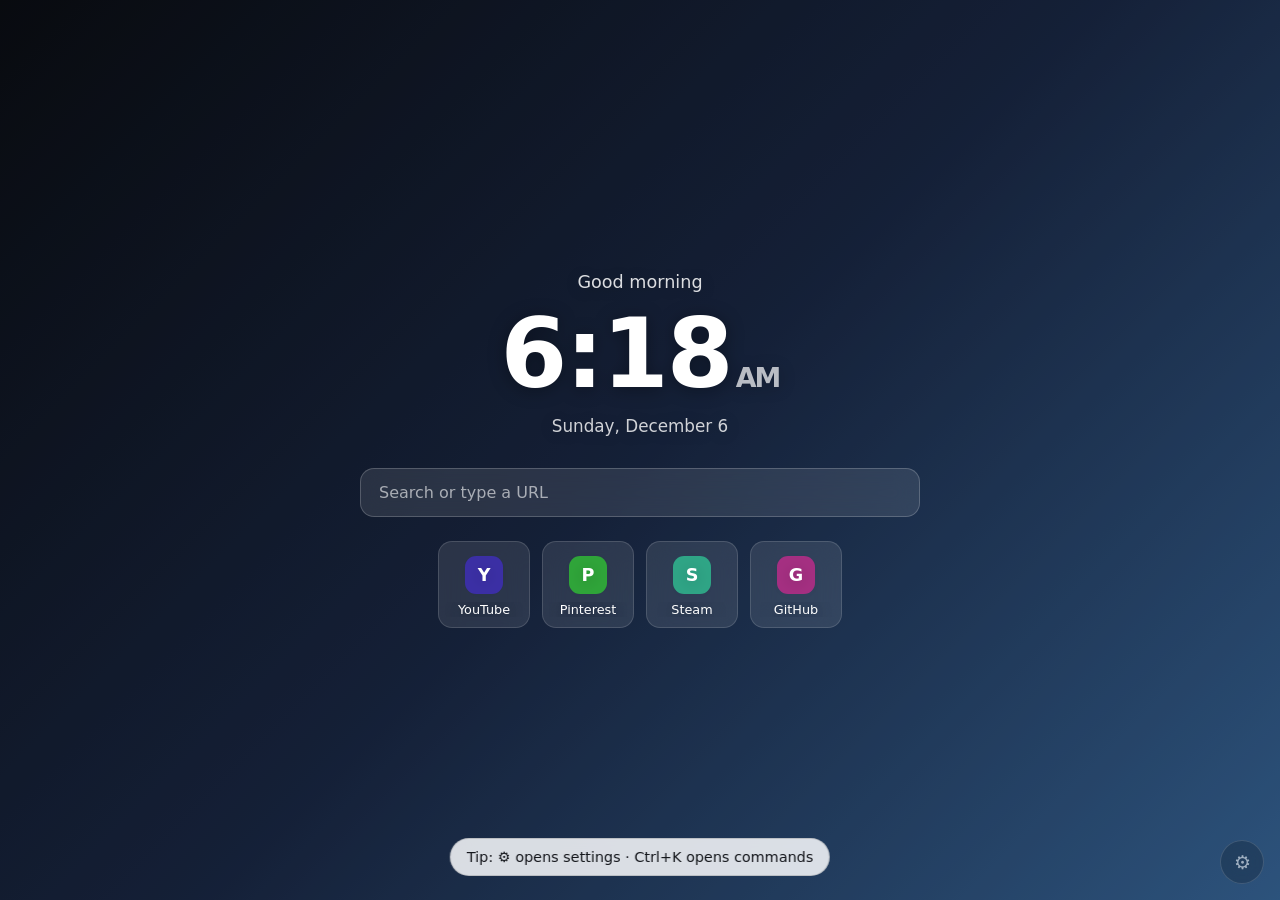
==== extension/newtab.html @ 84f35fe7 "Add files via upload" ====
<!doctype html>
<html lang="en"><head><meta charset="utf-8">
<meta name="viewport" content="width=device-width, initial-scale=1, viewport-fit=cover">
<meta name="description" content="Fast, customizable new tab with video wallpapers"><meta name="color-scheme" content="dark light"><meta name="theme-color" content="#0b0e14"><title>New Tab</title>
<link rel="stylesheet" href="styles.css"></head>
<body>
<div id="bg"></div>
<main id="ui">
 <div id="gr" data-w="gr"></div>
 <div id="clock" data-w="clock"><span id="t"></span><span id="ap"></span><svg id="an" viewBox="-50 -50 100 100" aria-hidden="true"><circle r="48" fill="none" stroke="currentColor" stroke-opacity=".5" stroke-width="1.5"/><g id="tk"></g><line id="hh" y2="-26" stroke="currentColor" stroke-width="3.5" stroke-linecap="round"/><line id="hm" y2="-38" stroke="currentColor" stroke-width="2.5" stroke-linecap="round"/><line id="hs" y2="-42" stroke="var(--ac)" stroke-width="1.2" stroke-linecap="round"/></svg></div>
 <div id="d" data-w="d"></div>
 <form id="sf" data-w="sf" autocomplete="off"><input id="q" type="text" placeholder="Search or type a URL" aria-label="Search"></form>
 <nav id="lk" data-w="lk" aria-label="Shortcuts"></nav>
<section id="nw" class="wg" data-w="nw" hidden><textarea id="nta" placeholder="Quick notes" aria-label="Notes"></textarea></section>
 <section id="tw" class="wg" data-w="tw" hidden><div id="tl"></div><input id="ti" type="text" placeholder="Add a task, press Enter" aria-label="Add task"></section>
</main>
<style id="cc"></style>
<div id="toast" role="status" aria-live="polite"></div>
<button id="done" hidden>Done · drag to move · ■ resize · ● rotate</button>
<div id="cd" data-w="cd" hidden></div><div id="qt" data-w="qt" hidden></div>
<section id="wx" class="wg" data-w="wx" hidden></section>
<section id="pm" class="wg" data-w="pm" hidden><div id="pt">25:00</div><div class="pr"><button class="btn" id="pg">Start</button><button class="btn" data-pm="25">Focus</button><button class="btn" data-pm="5">Break</button></div></section>
<section id="cal" class="wg" data-w="cal" hidden></section>
<section id="bm" class="wg" data-w="bm" hidden><div class="bt" id="bmt"></div><div id="bmg"></div></section>
<div id="lib" class="win" hidden role="dialog" aria-label="Wallpaper library"><div id="lh"><b id="lt">Wallpaper library</b><button class="btn" id="lc" aria-label="Close">✕</button></div><div class="ch" id="lf"></div><div id="lg"></div></div>
<button id="gear" aria-label="Customize">⚙</button>
<aside id="pn" aria-label="Settings">
 <h2>Customize <button class="btn" id="x">Close</button></h2>
 <input id="ps" type="text" placeholder="Search settings…" aria-label="Search settings">
 <div class="tabs" role="tablist"><button class="on" data-p="p1">Wallpapers</button><button data-p="p2">Widgets</button><button data-p="p3">Settings</button></div>
 <section class="pg on" id="p1">
  <button class="btn big pri" id="up">Upload your own (video / image / GIF)</button><input id="f" type="file" accept="image/*,video/*" multiple hidden>
  <button class="btn big" id="lo">Choose from library</button>
  <h3>My uploads</h3><div class="ch" id="bgs"></div>
  <div class="pr"><button class="btn" id="dflt">Restore default</button><button class="btn" id="dall">Delete all uploads</button></div>
  
  <h3>Adjust</h3>
  <div class="r">Dim<input type="range" data-k="dim" min="0" max=".85" step=".01"></div>
  <div class="r">Brightness<input type="range" data-k="br" min=".3" max="1.5" step=".05"></div>
  <div class="r">Saturation<input type="range" data-k="sa" min="0" max="2" step=".05"></div>
  <div class="r">Blur<input type="range" data-k="wb" min="0" max="20" step="1"></div>
  <div class="r">Fit<select data-k="fit"><option value="cover">Fill</option><option value="contain">Fit</option></select></div>
  <div class="r">Focus X<input type="range" data-k="ox" min="0" max="100" step="1"></div>
  <div class="r">Focus Y<input type="range" data-k="oy" min="0" max="100" step="1"></div>
  <div class="r">Vignette<input type="range" data-k="vg" min="0" max=".9" step=".05"></div>
  <div class="r">Tint color<input type="color" data-k="tint"></div>
  <div class="r">Slow zoom (images)<input type="checkbox" data-k="kb"></div>
  <div class="r">Mouse parallax<input type="checkbox" data-k="px"></div>
  <div class="r">Video speed<input type="range" data-k="vs" min=".25" max="2" step=".25"></div>
  <div class="r">Video sound<input type="checkbox" data-k="snd"></div>
  <h3>Auto change</h3>
  <div class="r">Slideshow<select data-k="ss"><option value="off">Off</option><option value="tab">Each new tab</option><option value="5">Every 5 min</option><option value="15">Every 15 min</option><option value="60">Every hour</option></select></div>
  <div class="r">Auto day / night wallpaper<input type="checkbox" data-k="dn"></div>
  <div class="r">Day starts at<input type="number" data-k="dh" min="0" max="23" style="width:64px"></div>
  <div class="r">Night starts at<input type="number" data-k="nh" min="0" max="23" style="width:64px"></div>
  <div id="dnbox" class="dn"></div><p class="note" id="dns"></p>
  
 </section>
 <section class="pg" id="p2">
  <h3>Layout</h3>
  <div class="pr"><button class="btn" data-pre="min">Minimal</button><button class="btn" data-pre="bal">Balanced</button><button class="btn" data-pre="full">Full</button></div>
  <div class="pr" style="margin-top:8px"><button class="btn" id="ed">Move &amp; resize</button><button class="btn" id="rl">Reset positions</button></div>
  <h3>Show</h3>
  <div class="r">Clock<input type="checkbox" data-k="sClock"></div>
  <div class="r">Date<input type="checkbox" data-k="sDate"></div>
  <div class="r">Greeting<input type="checkbox" data-k="sGreet"></div>
  <div class="r">Search bar<input type="checkbox" data-k="sSearch"></div>
  <div class="r">Shortcuts<input type="checkbox" data-k="sLinks"></div>
  <div class="r">Notes<input type="checkbox" data-k="sNotes"></div>
  <div class="r">To-do list<input type="checkbox" data-k="sTodo"></div>
  <div class="r">Weather<input type="checkbox" data-k="sWx"></div>
  <div class="r">Focus timer<input type="checkbox" data-k="sPm"></div>
  <div class="r">Calendar<input type="checkbox" data-k="sCal"></div>
  <div class="r">Countdown<input type="checkbox" data-k="sCd"></div>
  <div class="r">Daily quote<input type="checkbox" data-k="sQt"></div>
  <div class="r">Bookmarks<input type="checkbox" data-k="sBm"></div>
  <h3>Audio players</h3>
  <p class="note">Shows what's playing in your other tabs (extension). The preview uses a demo track.</p>
  <div id="awl"></div><button class="btn big" id="awa">+ Add audio widget</button>
  <h3>Visualizer bars</h3>
  <div class="r">Source<select data-k="vm"><option value="tab">Tab audio (real sound)</option><option value="live">Share audio (any tab or screen)</option><option value="sim">Demo animation</option></select></div>
  <p class="note" id="vst"></p>
  <div id="vzl"></div><button class="btn big" id="vza">+ Add visualizer bars</button>
  <h3>Bookmarks</h3>
  <div class="r">Folder<select id="bmf"></select></div>
  <div class="r">Layout<select data-k="bml"><option value="grid">Grid</option><option value="dock">Dock</option><option value="list">List</option></select></div>
  <div class="r">Icon size<input type="range" data-k="bms" min="36" max="96" step="2"></div>
  <div class="r">Width<input type="range" data-k="bmw" min="280" max="900" step="10"></div>
  <div class="r">Show names<input type="checkbox" data-k="bmn"></div>
  <div class="r">Folder tabs<input type="checkbox" data-k="bmt"></div>
  <h3>Arrange</h3>
  <div class="r">Vertical align<select data-k="va"><option value="start">Top</option><option value="center">Center</option><option value="end">Bottom</option></select></div>
  <div class="r">Spacing<input type="range" data-k="gap" min="0" max="48" step="2"></div>
  <div class="r">Snap to grid<input type="checkbox" data-k="snap"></div>
  <div class="r">Zen mode (press Z)<input type="checkbox" data-k="zen"></div>
  <h3>Clock</h3>
  <div class="r">Your name<input type="text" data-k="name" placeholder="optional"></div>
  <div class="r">Size<input type="range" data-k="cs" min="40" max="220" step="2"></div>
  <div class="r">Weight<input type="range" data-k="clw" min="100" max="900" step="100"></div>
  <div class="r">Letter spacing<input type="range" data-k="cls" min="-.08" max=".2" step=".01"></div>
  <div class="r">Style<select data-k="cst"><option value="analog">Analog</option><option value="w6">Regular</option><option value="thin">Thin</option><option value="bold">Bold</option><option value="mono">Mono</option></select></div>
  <div class="r">24-hour<input type="checkbox" data-k="h24"></div>
  <div class="r">Show seconds<input type="checkbox" data-k="sec"></div>
  <h3>Weather &amp; countdown</h3>
  <div class="r">City<input type="text" data-k="city" placeholder="Delhi"></div>
  <div class="r">Unit<select data-k="unit"><option value="C">°C</option><option value="F">°F</option></select></div>
  <div class="r">Event<input type="text" data-k="cdn" placeholder="Exam"></div>
  <div class="r">Date<input type="date" data-k="cdd"></div>
  <h3>Shortcuts</h3>
  <div class="r">Open animation<select data-k="ld"><option value="grow">Grow from tile + logo</option><option value="fade">Fade + logo</option><option value="off">Off</option></select></div>
  <div class="r">Animation length<input type="range" data-k="ldd" min="1" max="5" step=".5"></div>
  <div class="r">Tile size<input type="range" data-k="tile" min="56" max="140" step="2"></div>
  <div class="r">Show names<input type="checkbox" data-k="lbl"></div><div id="ll"></div>
  <div class="lr"><input type="text" id="ln" placeholder="Name" size="8"><input type="text" id="lu" placeholder="site.com" style="flex:1"><button class="btn" id="la">Add</button></div>
 </section>
 <section class="pg" id="p3">
  <h3>Scenes</h3>
  <div id="sl"></div><div class="lr"><input type="text" id="sn" placeholder="Scene name" style="flex:1"><button class="btn" id="sv">Save current</button></div>
  <h3>Look</h3><div class="ch" id="thm"></div>
  <div class="r">Glass style<select data-k="gs"><option value="frost">Frosted</option><option value="gloss">Glossy</option><option value="clear">Clear</option><option value="oled">OLED black</option></select></div>
  <div class="r">Glass opacity<input type="range" data-k="go" min="0" max=".4" step=".01"></div>
  <div class="r">Lite mode (no blur, still video)<input type="checkbox" data-k="lite"></div>
  <div class="r">Corner radius<input type="range" data-k="rad" min="0" max="32" step="1"></div>
  <div class="r">Text color<input type="color" data-k="tc"></div>
  <div class="r">Text shadow<input type="range" data-k="sh" min="0" max="1" step=".05"></div>
  <div class="r">Accent<input type="color" data-k="ac"></div>
  <div class="r">Font<select data-k="font"><option value="sans">Clean</option><option value="serif">Serif</option><option value="mono">Mono</option><option value="round">Rounded</option></select></div>
  <div class="r">Glass blur<input type="range" data-k="blur" min="0" max="30" step="1"></div>
  <div class="r">Panel theme<select id="th"><option value="">System</option><option value="dark">Dark</option><option value="light">Light</option></select></div>
  <h3>Search &amp; text</h3>
  <div class="r">Search width<input type="range" data-k="cw" min="280" max="900" step="10"></div>
  <div class="r">Search hint<input type="text" data-k="ph"></div>
  <div class="r">Focus search on open<input type="checkbox" data-k="af"></div>
  <div class="r">Greeting text<input type="text" data-k="greet" placeholder="Auto"></div>
  <div class="r">Date format<select data-k="df"><option value="long">Tuesday, October 13</option><option value="short">Tue, Oct 13</option><option value="num">13/10/2026</option><option value="day">Weekday only</option></select></div>
  <div class="r">Search engine<select data-k="eng"><option value="https://duckduckgo.com/?q=">DuckDuckGo</option><option value="https://search.brave.com/search?q=">Brave</option><option value="https://www.google.com/search?q=">Google</option><option value="https://www.bing.com/search?q=">Bing</option></select></div>
  <h3>Custom CSS</h3>
  <textarea data-k="css" spellcheck="false" placeholder="#clock{font-weight:200}"></textarea>
  <h3>Backup</h3><div class="pr"><button class="btn" id="ex">Export</button><button class="btn" id="im">Import</button></div><input id="imf" type="file" accept=".json" hidden>
  <h3>Reset</h3><button class="btn" id="rs">Reset all settings</button>
 </section>
<p class="hint">v2.7 · Ctrl+K commands · / search · Esc close</p></aside>
<script src="app.js"></script>
</body></html>
---- extension/styles.css ----
:root{box-sizing:border-box;padding-top:env(safe-area-inset-top,0px);padding-bottom:env(safe-area-inset-bottom,0px);--ac:#5eead4;--dim:.25;--bl:12px;--cs:96px;--pn:rgba(18,20,26,.8);--ptx:#f2f4f8;--pl:rgba(255,255,255,.14)}
@media(prefers-color-scheme:light){:root:not([data-theme=dark]){--pn:rgba(250,251,253,.86);--ptx:#14161b;--pl:rgba(0,0,0,.14)}}
:root[data-theme=dark]{--pn:rgba(18,20,26,.8);--ptx:#f2f4f8;--pl:rgba(255,255,255,.14)}
:root[data-theme=light]{--pn:rgba(250,251,253,.86);--ptx:#14161b;--pl:rgba(0,0,0,.14)}
*{box-sizing:border-box}[hidden]{display:none!important}
html,body{height:100%;margin:0}
body{background:#0b0e14;color:#fff;font-family:system-ui,-apple-system,"Segoe UI",sans-serif;overflow:hidden}
#bg{position:fixed;inset:0;background:#0b0e14;z-index:0}
#bg video,#bg img{position:absolute;inset:0;width:100%;height:100%;object-fit:cover;opacity:0;transition:opacity .6s}
#bg .on{opacity:1}
#bg:after{content:"";position:absolute;inset:0;background:#000;opacity:var(--dim)}
#ui{position:relative;z-index:1;height:100%;display:flex;flex-direction:column;align-items:center;justify-content:center;gap:14px;padding:24px;text-shadow:0 2px 18px rgba(0,0,0,.35)}
#gr{font-size:1.1rem;opacity:.85}
#clock{font-size:var(--cs);line-height:1;font-weight:600;letter-spacing:-.02em;font-variant-numeric:tabular-nums}
#ap{font-size:.28em;margin-left:.15em;opacity:.7}
#d{opacity:.8;font-size:1.05rem}
#sf{width:min(560px,92vw);margin-top:18px;display:flex;background:rgba(255,255,255,.12);border:1px solid rgba(255,255,255,.2);border-radius:14px;backdrop-filter:blur(var(--bl));-webkit-backdrop-filter:blur(var(--bl));transition:border-color .2s,background .2s}
#sf:focus-within{border-color:var(--ac);background:rgba(255,255,255,.18)}
#q{flex:1;background:none;border:0;outline:0;color:#fff;font:inherit;font-size:1rem;padding:14px 18px;min-width:0}
#q::placeholder{color:rgba(255,255,255,.6)}
#lk{display:flex;flex-wrap:wrap;gap:12px;justify-content:center;max-width:min(640px,94vw);margin-top:10px}
#lk a{width:92px;padding:14px 6px 10px;border-radius:14px;background:rgba(255,255,255,.1);border:1px solid rgba(255,255,255,.14);backdrop-filter:blur(var(--bl));-webkit-backdrop-filter:blur(var(--bl));color:#fff;text-decoration:none;text-align:center;font-size:.8rem;transition:transform .15s,background .15s}
#lk a:hover,#lk a:focus-visible{transform:translateY(-3px);background:rgba(255,255,255,.2);outline:0}
#lk b{display:grid;place-items:center;width:38px;height:38px;border-radius:11px;margin:0 auto 8px;font-size:1.1rem}
#lk span{display:block;white-space:nowrap;overflow:hidden;text-overflow:ellipsis}
#gear{position:fixed;right:max(16px,env(safe-area-inset-right,0px));bottom:max(16px,env(safe-area-inset-bottom,0px));z-index:3;width:44px;height:44px;border-radius:50%;border:1px solid rgba(255,255,255,.25);background:rgba(0,0,0,.35);color:#fff;font-size:1.2rem;cursor:pointer;backdrop-filter:blur(8px);opacity:.55;transition:opacity .2s,transform .3s}
#gear:hover,#gear:focus-visible{opacity:1;transform:rotate(60deg);outline:0}
#pn{position:fixed;top:0;right:0;bottom:0;z-index:4;width:min(360px,100%);background:var(--pn);color:var(--ptx);backdrop-filter:blur(22px);-webkit-backdrop-filter:blur(22px);border-left:1px solid var(--pl);transform:translateX(102%);transition:transform .28s cubic-bezier(.2,.8,.2,1);overflow-y:auto;padding:20px 18px calc(24px + env(safe-area-inset-bottom,0px));padding-top:calc(20px + env(safe-area-inset-top,0px))}
#pn.open{transform:none}
#pn h2{font-size:1rem;margin:0 0 4px;display:flex;justify-content:space-between;align-items:center}
#pn h3{font-size:.8rem;margin:22px 0 8px;opacity:.65;font-weight:600}
.r{display:flex;align-items:center;justify-content:space-between;gap:10px;margin:9px 0;font-size:.9rem}
.r input[type=range]{width:55%;accent-color:var(--ac)}
.r input[type=checkbox]{accent-color:var(--ac);width:18px;height:18px}
.r input[type=color]{width:42px;height:28px;border:0;background:none;padding:0}
#pn input[type=text],#pn select{background:transparent;color:inherit;border:1px solid var(--pl);border-radius:8px;padding:7px 9px;font:inherit;font-size:.88rem;min-width:0}
.btn{background:transparent;color:inherit;border:1px solid var(--pl);border-radius:8px;padding:7px 12px;font:inherit;font-size:.88rem;cursor:pointer}
.btn:hover,.btn:focus-visible{border-color:var(--ac);outline:0}
.ch{display:flex;flex-wrap:wrap;gap:8px}
.sw{width:52px;height:36px;border-radius:9px;border:2px solid transparent;cursor:pointer;position:relative;overflow:hidden;padding:0;color:#fff;font-size:.65rem}
.sw.on{border-color:var(--ac)}
.sw i{position:absolute;right:2px;top:0;font-style:normal;background:rgba(0,0,0,.6);border-radius:6px;padding:0 4px;line-height:1.3}
.sw u{position:absolute;left:3px;bottom:2px;text-decoration:none;text-shadow:0 1px 3px #000}
.lr{display:flex;gap:8px;align-items:center;margin:6px 0;font-size:.88rem}
.lr span{flex:1;overflow:hidden;text-overflow:ellipsis;white-space:nowrap}
@media(prefers-reduced-motion:reduce){*{transition:none!important}}
@media(max-width:520px){#clock{font-size:min(var(--cs),22vw)}}
.tabs{display:flex;margin:12px 0 4px;border-bottom:1px solid var(--pl)}
.tabs button{flex:1;background:none;border:0;border-bottom:2px solid transparent;color:inherit;opacity:.6;padding:9px 0;font:inherit;font-size:.9rem;font-weight:600;cursor:pointer}
.tabs button.on{opacity:1;border-color:var(--ac)}
.pg{display:none}.pg.on{display:block}
.big{display:block;width:100%;margin:8px 0;padding:11px}
.pr{display:flex;gap:8px}.pr .btn{flex:1}
#pn textarea{width:100%;height:90px;background:transparent;color:inherit;border:1px solid var(--pl);border-radius:8px;padding:8px;font:12px ui-monospace,Consolas,monospace;resize:vertical}
#lib{position:fixed;inset:0;z-index:6;background:rgba(0,0,0,.6);backdrop-filter:blur(6px);display:grid;place-items:center;padding:16px}
#lib>div{width:min(860px,100%);max-height:88%;overflow:auto;background:var(--pn);color:var(--ptx);border:1px solid var(--pl);border-radius:16px;padding:18px}
#lg{display:grid;grid-template-columns:repeat(auto-fill,minmax(150px,1fr));gap:12px;margin-top:14px}
.card{aspect-ratio:16/10;border-radius:12px;border:2px solid transparent;cursor:pointer;position:relative;overflow:hidden;background:#222 center/cover;padding:0}
.card.on{border-color:var(--ac)}
.card span{position:absolute;left:0;right:0;bottom:0;padding:6px 8px;font-size:.75rem;color:#fff;background:linear-gradient(transparent,rgba(0,0,0,.7));text-align:left}
.wg{width:min(300px,90vw);background:rgba(255,255,255,.1);border:1px solid rgba(255,255,255,.16);border-radius:14px;padding:12px;backdrop-filter:blur(var(--bl));-webkit-backdrop-filter:blur(var(--bl));text-shadow:none}
#nw{position:fixed;left:24px;bottom:24px}#tw{position:fixed;right:24px;top:24px}
#nta,#ti{width:100%;background:transparent;border:0;color:#fff;font:inherit;outline:0;padding:6px 2px}
#nta{height:120px;resize:none}#ti{border-top:1px solid rgba(255,255,255,.2);margin-top:6px}
.td{display:flex;gap:8px;align-items:center;font-size:.9rem;padding:3px 0}.td span{flex:1}.td button{background:none;border:0;color:inherit;opacity:.6;cursor:pointer}
body.edit [data-w]{outline:1px dashed var(--ac);outline-offset:8px;cursor:grab;touch-action:none;user-select:none}
body.edit [data-w] *{pointer-events:none}
#done{position:fixed;top:16px;left:50%;translate:-50% 0;z-index:5;background:var(--ac);color:#000;border:0;border-radius:99px;padding:10px 20px;font:inherit;font-weight:600;cursor:pointer}
body #sf,body #lk a,body .wg{background:rgba(255,255,255,var(--go,.1));border-radius:var(--rad,14px)}
body.gloss #sf,body.gloss #lk a,body.gloss .wg{background:linear-gradient(145deg,rgba(255,255,255,.26),rgba(255,255,255,.05) 38%,rgba(0,0,0,.42));border:1px solid rgba(255,255,255,.4);box-shadow:inset 0 1px 0 rgba(255,255,255,.6),inset 0 -12px 22px rgba(0,0,0,.4),0 10px 28px rgba(0,0,0,.55);backdrop-filter:blur(calc(var(--bl)*.6)) saturate(1.5);-webkit-backdrop-filter:blur(calc(var(--bl)*.6)) saturate(1.5)}
body.gloss #sf:focus-within{border-color:var(--ac)}
body.clear #sf,body.clear #lk a,body.clear .wg{background:rgba(255,255,255,.03);border:1px solid rgba(255,255,255,.28);backdrop-filter:blur(2px);-webkit-backdrop-filter:blur(2px)}
body.oled #sf,body.oled #lk a,body.oled .wg{background:#000;border:1px solid rgba(255,255,255,.2);backdrop-filter:none;-webkit-backdrop-filter:none;box-shadow:none}
#ui{color:var(--tc,#fff)}#q,#lk a,#nta,#ti,.wg .btn{color:inherit}
#bg video,#bg img{filter:brightness(var(--br,1)) saturate(var(--sa,1)) blur(var(--wb,0px));object-fit:var(--fit,cover);transform:scale(1.05)}
#clock[data-s=thin]{font-weight:200}#clock[data-s=bold]{font-weight:800}#clock[data-s=mono]{font-family:ui-monospace,Consolas,monospace}
#wx{position:fixed;left:24px;top:24px;width:auto}#pm{position:fixed;right:24px;bottom:80px;text-align:center}#pt{font-size:2rem;font-weight:600;margin-bottom:8px}
#cal{position:fixed;left:24px;top:110px;width:230px}#cal table{width:100%;text-align:center;font-size:.8rem;border-collapse:collapse}#cal td.to{background:var(--ac);color:#000;border-radius:50%}
#cd,#qt{opacity:.8;font-size:.95rem;text-align:center;max-width:520px}
#pn input[type=date]{background:transparent;color:inherit;border:1px solid var(--pl);border-radius:8px;padding:6px}
#cp{position:fixed;inset:0;z-index:7;background:rgba(0,0,0,.5);display:grid;align-items:start;justify-items:center;padding-top:18vh}
#cp>div{width:min(520px,92vw);background:var(--pn);color:var(--ptx);border:1px solid var(--pl);border-radius:14px;overflow:hidden;backdrop-filter:blur(20px)}
#ci{width:100%;background:none;border:0;border-bottom:1px solid var(--pl);color:inherit;font:inherit;padding:14px;outline:0}
#cr div{padding:10px 14px;cursor:pointer}#cr div.on{background:var(--pl)}
#bg{contain:strict}
button:focus-visible,input:focus-visible,select:focus-visible,textarea:focus-visible,a:focus-visible,.card:focus-visible,.sw:focus-visible{outline:2px solid var(--ac);outline-offset:2px}
.btn.pri{background:var(--ac);color:#000;border-color:transparent;font-weight:600}
.r input[type=checkbox]{appearance:none;-webkit-appearance:none;width:38px;height:22px;border-radius:99px;background:var(--pl);position:relative;cursor:pointer;transition:background .2s;flex:none}
.r input[type=checkbox]:after{content:"";position:absolute;top:3px;left:3px;width:16px;height:16px;border-radius:50%;background:var(--ptx);transition:transform .2s}
.r input[type=checkbox]:checked{background:var(--ac)}
.r input[type=checkbox]:checked:after{transform:translateX(16px);background:#000}
body.lite *,body.lite *:before{backdrop-filter:none!important;-webkit-backdrop-filter:none!important}
body.lite #sf,body.lite #lk a,body.lite .wg{background:rgba(10,12,18,.62)!important}
#toast{position:fixed;left:50%;bottom:24px;translate:-50% 20px;opacity:0;pointer-events:none;z-index:9;background:var(--pn);color:var(--ptx);border:1px solid var(--pl);padding:10px 16px;border-radius:99px;font-size:.9rem;backdrop-filter:blur(14px);-webkit-backdrop-filter:blur(14px);transition:opacity .25s,translate .25s}
#toast.on{opacity:1;translate:-50% 0}
.hint{opacity:.5;font-size:.75rem;text-align:center;margin:26px 0 0}
#ui{gap:var(--gap,14px);justify-content:var(--va,center);text-shadow:0 2px 18px rgba(0,0,0,var(--sh,.35))}
#clock{font-weight:var(--clw,600);letter-spacing:var(--cls,-.02em)}
#sf{width:min(var(--cw,560px),92vw)}#lk a{width:var(--tile,92px)}
body.nolbl #lk span{display:none}body.nolbl #lk b{margin-bottom:0}
#bg video,#bg img{object-position:var(--ox,50%) var(--oy,50%)}
#bg:before{content:"";position:absolute;inset:0;z-index:1;pointer-events:none;background:radial-gradient(ellipse at center,transparent 45%,rgba(0,0,0,var(--vg,0)) 100%)}
#bg:after{z-index:1;background:var(--tint,#000)}
@keyframes kb{from{scale:1}to{scale:1.12}}
body.kb #bg img{animation:kb 40s ease-in-out infinite alternate}
@media(prefers-reduced-motion:reduce){body.kb #bg img{animation:none}}
#an{display:none;width:1.6em;height:1.6em}#clock[data-s=analog] #an{display:block}#clock[data-s=analog] #t,#clock[data-s=analog] #ap{display:none}
body.zen :is(#sf,#lk,.wg,#cd,#qt){opacity:0;transition:opacity .35s}
body.zen:not(.peek) :is(#sf,#lk,.wg,#cd,#qt){pointer-events:none}
body.zen.peek :is(#sf,#lk,.wg,#cd,#qt){opacity:1}
.aw{position:fixed;z-index:2;top:78%;left:calc(50% - var(--aw)/2);width:var(--aw);display:flex;align-items:center;gap:12px;padding:10px;user-select:none}
.s-bar{--aw:340px}.s-pill{--aw:240px;border-radius:99px!important;padding:6px 14px 6px 6px}.s-circle{--aw:170px;height:170px;padding:0;border-radius:50%!important;justify-content:center}.s-card{--aw:210px;flex-direction:column;align-items:stretch}.s-mini{--aw:104px;border-radius:99px!important;padding:6px 12px;justify-content:space-between}
.ar{position:relative;flex:none;width:48px;height:48px;border-radius:10px;background:linear-gradient(135deg,var(--ac),#2a3350)}
.s-pill .ar{width:40px;height:40px;border-radius:50%}.s-circle .ar{position:absolute;inset:8px;width:auto;height:auto;border-radius:50%}.s-card .ar{width:100%;height:auto;aspect-ratio:1}.s-mini .ar{display:none}
.ai{position:absolute;inset:0;width:100%;height:100%;object-fit:cover;border-radius:inherit}
.rg{position:absolute;inset:-6px;width:calc(100% + 12px);height:calc(100% + 12px);transform:rotate(-90deg);display:none;pointer-events:none}.s-circle .rg{display:block}
.rg circle{fill:none;stroke-width:3}.rg .g{stroke:rgba(255,255,255,.2)}.rg .p{stroke:var(--ac);stroke-linecap:round;stroke-dasharray:289;stroke-dashoffset:289;transition:stroke-dashoffset 1s linear}
.tx{flex:1;min-width:0}.tx b,.tx span{display:block;white-space:nowrap;overflow:hidden;text-overflow:ellipsis}.tx b{font-size:.9rem}.tx span{font-size:.75rem;opacity:.7}
.s-mini .tx{display:none}.s-pill .tx span,.s-pill .pb{display:none}.s-pill [data-c=prev],.s-pill [data-c=next],.s-mini [data-c=prev],.s-mini [data-c=next]{display:none}
.s-circle .tx{position:absolute;top:calc(100% + 8px);left:50%;translate:-50% 0;width:220px;text-align:center;flex:none}.s-circle .pb,.s-circle .eq{display:none}
.s-circle .cb{position:absolute;background:rgba(0,0,0,.5);border-radius:99px;padding:2px 6px;opacity:0;transition:opacity .2s}.s-circle:hover .cb,.s-circle .cb:focus-within{opacity:1}
.s-card .cb{justify-content:center}.s-card .eq{display:none}
.pb{height:6px;border-radius:9px;background:rgba(255,255,255,.2);margin-top:8px;overflow:hidden;cursor:pointer}.pb i{display:block;width:100%;height:100%;background:var(--ac);transform:scaleX(0);transform-origin:left;pointer-events:none;transition:transform 1s linear}
.eq{display:flex;gap:2px;align-items:flex-end;height:18px}.eq i{width:3px;height:30%;background:var(--ac);border-radius:2px}
.playing .eq i{animation:eq .9s ease-in-out infinite alternate}.eq i:nth-child(2){animation-delay:.15s}.eq i:nth-child(3){animation-delay:.3s}.eq i:nth-child(4){animation-delay:.45s}@keyframes eq{to{height:100%}}
.cb{display:flex;align-items:center}.cb button{background:none;border:0;color:inherit;cursor:pointer;padding:6px;border-radius:50%;display:grid;place-items:center}.cb button:hover{background:rgba(255,255,255,.18)}
.s-circle.playing .ai{animation:spin 10s linear infinite}@keyframes spin{to{rotate:360deg}}
.no-art .ar{display:none}.no-txt .tx{display:none}.no-prg .pb,.no-prg .rg{display:none!important}.no-ctl .cb{display:none}.no-eq .eq{display:none}
@media(prefers-reduced-motion:reduce){.playing .eq i,.s-circle.playing .ai{animation:none}}
.chip{display:inline-flex;gap:6px;align-items:center;border:1px solid var(--pl);border-radius:99px;padding:4px 10px;font-size:.82rem;cursor:pointer}.chip input{accent-color:var(--ac)}
#pn .ac{border:1px solid var(--pl);border-radius:12px;padding:6px 12px 10px;margin:8px 0}.note{font-size:.78rem;opacity:.6;margin:4px 0 8px}
.vz{position:fixed;z-index:2;top:62%;left:calc(50% - var(--vw,320px)/2);width:auto;padding:0}
body .vz:not(.glass){background:none!important;border:0!important;box-shadow:none!important;backdrop-filter:none!important;-webkit-backdrop-filter:none!important}
.vz.glass{padding:12px}.vz canvas{display:block}
#gr,#clock,#d,#sf,#lk,#cd,#qt{position:relative}#wx,#pm,#cal{z-index:2}
body.edit [data-w]{will-change:translate,scale,rotate}
body.edit [data-w][data-sel]{outline:2px solid var(--ac)}body.edit [data-w][data-drag]{cursor:grabbing}
.eh{display:none;position:absolute;width:22px;height:22px;background:var(--ac);border:2px solid #000;border-radius:50%;z-index:6;box-shadow:0 2px 8px rgba(0,0,0,.45);scale:calc(1/var(--wsc,1))}
.eh-s{right:-16px;bottom:-16px;cursor:nwse-resize;border-radius:5px}.eh-r{right:-16px;top:-16px;cursor:grab}
body.edit [data-w]>.eh{display:block;pointer-events:auto}
body.zen.edit :is(#sf,#lk,.wg,#cd,#qt){opacity:1;pointer-events:auto}
details.sec{border-bottom:1px solid var(--pl)}
details.sec>summary{cursor:pointer;list-style:none;padding:12px 22px 12px 2px;font-weight:600;font-size:.92rem;display:flex;flex-direction:column;gap:2px;position:relative}
details.sec>summary::-webkit-details-marker{display:none}
details.sec>summary::after{content:"›";position:absolute;right:6px;top:10px;font-size:1.2rem;opacity:.6;transition:rotate .2s}
details.sec[open]>summary::after{rotate:90deg}
details.sec>summary small{font-weight:400;opacity:.6;font-size:.76rem}
details.sec[open]{padding-bottom:12px}
details.ac>summary{cursor:pointer;font-weight:600;font-size:.88rem;padding:4px 0}
#ps{width:100%;margin:10px 0 0}#pn.srch .pg{display:block}#pn.srch .tabs{display:none}
:root{--ob:#1b1e26}@media(prefers-color-scheme:light){:root:not([data-theme=dark]){--ob:#fff}}:root[data-theme=light]{--ob:#fff}:root[data-theme=dark]{--ob:#1b1e26}
#pn select option,#pn select optgroup{background:var(--ob);color:var(--ptx)}
#pn input[type=number]{background:transparent;color:inherit;border:1px solid var(--pl);border-radius:8px;padding:6px}
.sw.up{width:84px;height:52px}
#lib.win{position:fixed;inset:auto;left:calc(50% - 220px);top:9vh;z-index:6;width:min(440px,94vw);max-height:72vh;display:flex;flex-direction:column;background:var(--pn);color:var(--ptx);border:1px solid var(--pl);border-radius:16px;padding:0;place-items:initial;backdrop-filter:blur(22px);-webkit-backdrop-filter:blur(22px);box-shadow:0 18px 50px rgba(0,0,0,.5)}
#lib.win>div{width:auto;max-height:none;overflow:visible;background:none;border:0;border-radius:0;padding:0;backdrop-filter:none}
#lh{display:flex;justify-content:space-between;align-items:center;padding:10px 14px;cursor:grab;touch-action:none;border-bottom:1px solid var(--pl)}
#lf{padding:10px 14px 0;gap:6px}#lg{padding:12px 14px 14px;overflow:auto;grid-template-columns:repeat(auto-fill,minmax(110px,1fr));gap:10px;margin-top:0}
.bch{flex:none;background:rgba(255,255,255,.1);border:1px solid rgba(255,255,255,.16);color:inherit;border-radius:99px;padding:4px 12px;font:inherit;font-size:.8rem;cursor:pointer}.bch.on{background:var(--ac);color:#000;border-color:transparent}
#lib .bch{background:transparent;border-color:var(--pl)}#lib .bch.on{background:var(--ac);color:#000}
.dn{display:grid;grid-template-columns:repeat(auto-fit,minmax(140px,1fr));gap:8px;margin:8px 0}
.dc{border:1px solid var(--pl);border-radius:12px;padding:8px;display:flex;flex-direction:column;gap:4px;min-width:0}.dc.on{border-color:var(--ac)}
.dt{height:54px;border-radius:8px;background:#222 center/cover}.dc b{font-size:.85rem;white-space:nowrap;overflow:hidden;text-overflow:ellipsis}.dc small{opacity:.65}
#bm{position:fixed;z-index:2;left:calc(50% - var(--bw,560px)/2);bottom:84px;width:var(--bw,560px);max-width:94vw}
.bt{display:flex;gap:6px;overflow-x:auto;padding-bottom:8px;scrollbar-width:none}
#bmg{display:grid;grid-template-columns:repeat(auto-fill,minmax(calc(var(--bs,56px) + 28px),1fr));gap:10px;max-height:46vh;overflow:auto;scrollbar-width:thin}
#bmg a{display:block;text-align:center;color:inherit;text-decoration:none;font-size:.75rem;transition:translate .18s,scale .18s}#bmg a:hover{translate:0 -2px}
#bmg b{display:grid;place-items:center;width:var(--bs,56px);height:var(--bs,56px);border-radius:calc(var(--bs,56px)*.28);margin:0 auto 5px;font-size:calc(var(--bs,56px)*.4)}
#bmg b img{width:60%;height:60%}#bmg span{display:block;white-space:nowrap;overflow:hidden;text-overflow:ellipsis}#bm.nolbl #bmg span{display:none}
body #bm[data-l=dock]{background:none!important;border:0!important;box-shadow:none!important;backdrop-filter:none!important;-webkit-backdrop-filter:none!important}
#bm[data-l=dock] #bmg{display:flex;justify-content:center;align-items:flex-end;gap:6px;max-height:none;overflow:visible;padding:8px 12px;background:rgba(255,255,255,.12);border:1px solid rgba(255,255,255,.18);border-radius:22px;width:fit-content;max-width:100%;margin:0 auto;backdrop-filter:blur(var(--bl));-webkit-backdrop-filter:blur(var(--bl))}
#bm[data-l=dock] #bmg a{width:var(--bs,56px);transform-origin:bottom}#bm[data-l=dock] #bmg a:hover{scale:1.55;translate:0 0}#bm[data-l=dock] #bmg a:hover+a,#bm[data-l=dock] #bmg a:has(+a:hover){scale:1.25}
#bm[data-l=list] #bmg{grid-template-columns:1fr;gap:4px}#bm[data-l=list] #bmg a{display:flex;align-items:center;gap:10px;text-align:left;padding:4px 6px;border-radius:10px}#bm[data-l=list] #bmg a:hover{background:rgba(255,255,255,.12)}#bm[data-l=list] #bmg b{margin:0;width:32px;height:32px;font-size:.9rem;flex:none}
#ld{position:fixed;inset:0;z-index:30;display:grid;place-items:center;pointer-events:none;clip-path:circle(0 at 50% 50%);background:radial-gradient(circle at 50% 42%,hsl(var(--lh,200) 55% 27%),hsl(var(--lh,200) 50% 8%));color:#fff}
#ld.on{pointer-events:auto;cursor:progress}
#ld.fade{clip-path:none;opacity:0;transition:opacity .35s}#ld.fade.on{opacity:1}
#ld .lg{display:grid;gap:12px;justify-items:center;text-align:center;opacity:0;scale:.7;transition:opacity .3s,scale .5s cubic-bezier(.2,.9,.3,1.25)}
#ld.show .lg{opacity:1;scale:1}
#ld .lw{position:relative;display:grid;place-items:center;width:120px;height:120px}
#ld .lr{position:absolute;inset:0;border-radius:50%;border:3px solid rgba(255,255,255,.14);border-top-color:var(--ac);animation:spin .9s linear infinite}
#ld .lb{width:84px;height:84px;border-radius:22px;display:grid;place-items:center;font-size:2.4rem;font-weight:700;overflow:hidden;box-shadow:0 12px 40px rgba(0,0,0,.45)}
#ld .lb img{width:62%;height:62%}
#ld .ln{font-size:1.15rem;font-weight:600}#ld .ls{opacity:.6;font-size:.82rem}
#ld .pg{position:absolute;left:0;top:0;width:100%;height:3px;overflow:hidden}
#ld .pg:after{content:"";position:absolute;inset:0;background:var(--ac);translate:-100%;animation:ldp var(--ldd,2.5s) linear forwards}@keyframes ldp{to{translate:0}}
@keyframes ldb{from{translate:-100%}to{translate:290%}}
@media(prefers-reduced-motion:reduce){#ld .lr,#ld .pg:after{animation:none}}
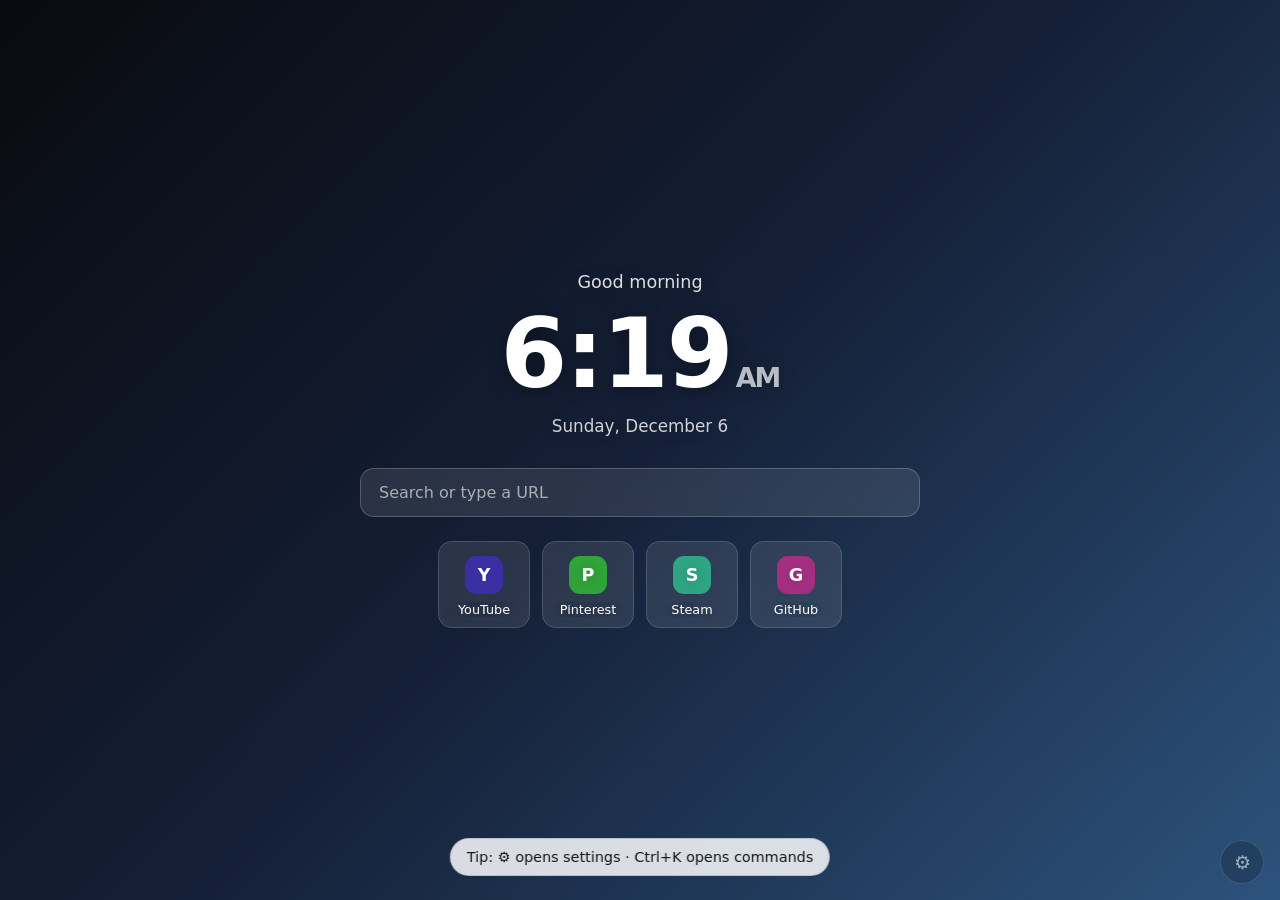
==== commit ede2df1d: "Add files via upload" ====
--- a/extension/newtab.html
+++ b/extension/newtab.html
@@ -21,7 +21,8 @@
 <section id="wx" class="wg" data-w="wx" hidden></section>
 <section id="pm" class="wg" data-w="pm" hidden><div id="pt">25:00</div><div class="pr"><button class="btn" id="pg">Start</button><button class="btn" data-pm="25">Focus</button><button class="btn" data-pm="5">Break</button></div></section>
 <section id="cal" class="wg" data-w="cal" hidden></section>
-<section id="bm" class="wg" data-w="bm" hidden><div class="bt" id="bmt"></div><div id="bmg"></div></section>
+<section id="bm" class="wg" data-w="bm" hidden><button id="bmh" type="button"></button><div id="bmp"><div class="bt" id="bmt"></div><input id="bms2" type="text" placeholder="Search bookmarks" aria-label="Search bookmarks"><div id="bmg"></div></div></section>
+<section id="gw" class="wg" data-w="gw" hidden><button id="gwh" type="button"></button><div id="gwp"><div id="gwg"></div></div></section>
 <div id="lib" class="win" hidden role="dialog" aria-label="Wallpaper library"><div id="lh"><b id="lt">Wallpaper library</b><button class="btn" id="lc" aria-label="Close">✕</button></div><div class="ch" id="lf"></div><div id="lg"></div></div>
 <button id="gear" aria-label="Customize">⚙</button>
 <aside id="pn" aria-label="Settings">
@@ -35,6 +36,9 @@
   <div class="pr"><button class="btn" id="dflt">Restore default</button><button class="btn" id="dall">Delete all uploads</button></div>
   
   <h3>Adjust</h3>
+  <div class="r">Save per wallpaper<input type="checkbox" data-k="pw"></div>
+  <p class="note" id="wpn"></p>
+  <div class="pr"><button class="btn" id="wpr">Reset this wallpaper</button><button class="btn" id="wpa">Use for all</button></div>
   <div class="r">Dim<input type="range" data-k="dim" min="0" max=".85" step=".01"></div>
   <div class="r">Brightness<input type="range" data-k="br" min=".3" max="1.5" step=".05"></div>
   <div class="r">Saturation<input type="range" data-k="sa" min="0" max="2" step=".05"></div>
@@ -50,6 +54,8 @@
   <div class="r">Video sound<input type="checkbox" data-k="snd"></div>
   <h3>Auto change</h3>
   <div class="r">Slideshow<select data-k="ss"><option value="off">Off</option><option value="tab">Each new tab</option><option value="5">Every 5 min</option><option value="15">Every 15 min</option><option value="60">Every hour</option></select></div>
+  <div class="r">Slideshow order<select data-k="sso"><option value="shuf">Shuffle</option><option value="seq">In order</option></select></div>
+  <div class="r">Slideshow wallpapers<button class="btn" id="sslb">All wallpapers</button></div>
   <div class="r">Auto day / night wallpaper<input type="checkbox" data-k="dn"></div>
   <div class="r">Day starts at<input type="number" data-k="dh" min="0" max="23" style="width:64px"></div>
   <div class="r">Night starts at<input type="number" data-k="nh" min="0" max="23" style="width:64px"></div>
@@ -74,6 +80,7 @@
   <div class="r">Countdown<input type="checkbox" data-k="sCd"></div>
   <div class="r">Daily quote<input type="checkbox" data-k="sQt"></div>
   <div class="r">Bookmarks<input type="checkbox" data-k="sBm"></div>
+  <div class="r">Google apps<input type="checkbox" data-k="sGw"></div>
   <h3>Audio players</h3>
   <p class="note">Shows what's playing in your other tabs (extension). The preview uses a demo track.</p>
   <div id="awl"></div><button class="btn big" id="awa">+ Add audio widget</button>
@@ -83,16 +90,25 @@
   <div id="vzl"></div><button class="btn big" id="vza">+ Add visualizer bars</button>
   <h3>Bookmarks</h3>
   <div class="r">Folder<select id="bmf"></select></div>
+  <div class="r">Show as<select data-k="bmd"><option value="dd">Dropdown (saves space)</option><option value="open">Always open</option></select></div>
   <div class="r">Layout<select data-k="bml"><option value="grid">Grid</option><option value="dock">Dock</option><option value="list">List</option></select></div>
   <div class="r">Icon size<input type="range" data-k="bms" min="36" max="96" step="2"></div>
   <div class="r">Width<input type="range" data-k="bmw" min="280" max="900" step="10"></div>
   <div class="r">Show names<input type="checkbox" data-k="bmn"></div>
   <div class="r">Folder tabs<input type="checkbox" data-k="bmt"></div>
+  <h3>Google apps</h3>
+  <div class="r">Show as<select data-k="gwd"><option value="dd">Dropdown (saves space)</option><option value="open">Always open</option></select></div>
+  <div class="r">Icon size<input type="range" data-k="gws" min="36" max="80" step="2"></div>
+  <div class="r">Columns<input type="range" data-k="gwc" min="3" max="6" step="1"></div>
+  <div class="r">Show names<input type="checkbox" data-k="gwn"></div>
+  <div class="r">Account number (0 = first)<input type="number" data-k="gwa" min="0" max="9" style="width:64px"></div>
+  <details class="zl"><summary>Choose which apps to show</summary><div class="ch" id="gwl"></div></details>
   <h3>Arrange</h3>
   <div class="r">Vertical align<select data-k="va"><option value="start">Top</option><option value="center">Center</option><option value="end">Bottom</option></select></div>
   <div class="r">Spacing<input type="range" data-k="gap" min="0" max="48" step="2"></div>
   <div class="r">Snap to grid<input type="checkbox" data-k="snap"></div>
   <div class="r">Zen mode (press Z)<input type="checkbox" data-k="zen"></div>
+  <details class="zl"><summary>Choose what zen mode hides</summary><div class="ch" id="zlb"></div></details>
   <h3>Clock</h3>
   <div class="r">Your name<input type="text" data-k="name" placeholder="optional"></div>
   <div class="r">Size<input type="range" data-k="cs" min="40" max="220" step="2"></div>
@@ -119,12 +135,18 @@
   <h3>Look</h3><div class="ch" id="thm"></div>
   <div class="r">Glass style<select data-k="gs"><option value="frost">Frosted</option><option value="gloss">Glossy</option><option value="clear">Clear</option><option value="oled">OLED black</option></select></div>
   <div class="r">Glass opacity<input type="range" data-k="go" min="0" max=".4" step=".01"></div>
+  <div class="r">Glass tint color<input type="color" data-k="gt"></div>
+  <div class="r">Tint strength<input type="range" data-k="gts" min="0" max=".6" step=".02"></div>
   <div class="r">Lite mode (no blur, still video)<input type="checkbox" data-k="lite"></div>
   <div class="r">Corner radius<input type="range" data-k="rad" min="0" max="32" step="1"></div>
   <div class="r">Text color<input type="color" data-k="tc"></div>
   <div class="r">Text shadow<input type="range" data-k="sh" min="0" max="1" step=".05"></div>
   <div class="r">Accent<input type="color" data-k="ac"></div>
   <div class="r">Font<select data-k="font"><option value="sans">Clean</option><option value="serif">Serif</option><option value="mono">Mono</option><option value="round">Rounded</option></select></div>
+  <div class="r">Google font (all text)<input type="text" data-k="gf" list="gfl" placeholder="e.g. Poppins"></div>
+  <div class="r">Google font (clock)<input type="text" data-k="gfc" list="gfl" placeholder="e.g. Orbitron"></div>
+  <p class="note">Type any family name from <a href="https://fonts.google.com" target="_blank" rel="noopener" style="color:inherit">fonts.google.com</a>. Needs internet. Leave empty to use the built-in fonts.</p>
+  <datalist id="gfl"><option value="Poppins"><option value="Inter"><option value="Montserrat"><option value="Playfair Display"><option value="Orbitron"><option value="Bebas Neue"><option value="Space Grotesk"><option value="JetBrains Mono"><option value="Pacifico"><option value="Oswald"><option value="Raleway"><option value="Lobster"><option value="Rajdhani"><option value="Quicksand"></datalist>
   <div class="r">Glass blur<input type="range" data-k="blur" min="0" max="30" step="1"></div>
   <div class="r">Panel theme<select id="th"><option value="">System</option><option value="dark">Dark</option><option value="light">Light</option></select></div>
   <h3>Search &amp; text</h3>
@@ -136,9 +158,13 @@
   <div class="r">Search engine<select data-k="eng"><option value="https://duckduckgo.com/?q=">DuckDuckGo</option><option value="https://search.brave.com/search?q=">Brave</option><option value="https://www.google.com/search?q=">Google</option><option value="https://www.bing.com/search?q=">Bing</option></select></div>
   <h3>Custom CSS</h3>
   <textarea data-k="css" spellcheck="false" placeholder="#clock{font-weight:200}"></textarea>
-  <h3>Backup</h3><div class="pr"><button class="btn" id="ex">Export</button><button class="btn" id="im">Import</button></div><input id="imf" type="file" accept=".json" hidden>
+  <h3>Backup</h3>
+  <p class="note" id="bkn"></p>
+  <div class="r">Settings only<span class="pr" style="flex:none"><button class="btn" id="ex">Export</button><button class="btn" id="im">Import</button></span></div>
+  <div class="r">Full backup (with wallpapers)<span class="pr" style="flex:none"><button class="btn" id="exf">Export</button><button class="btn" id="imf2b">Import</button></span></div>
+  <input id="imf" type="file" accept=".json" hidden><input id="imf2" type="file" accept=".ntbk" hidden>
   <h3>Reset</h3><button class="btn" id="rs">Reset all settings</button>
  </section>
-<p class="hint">v2.7 · Ctrl+K commands · / search · Esc close</p></aside>
+<p class="hint">v2.10 · Ctrl+K commands · / search · Esc close</p></aside>
 <script src="app.js"></script>
 </body></html>
--- a/extension/styles.css
+++ b/extension/styles.css
@@ -66,11 +66,11 @@
 body.edit [data-w]{outline:1px dashed var(--ac);outline-offset:8px;cursor:grab;touch-action:none;user-select:none}
 body.edit [data-w] *{pointer-events:none}
 #done{position:fixed;top:16px;left:50%;translate:-50% 0;z-index:5;background:var(--ac);color:#000;border:0;border-radius:99px;padding:10px 20px;font:inherit;font-weight:600;cursor:pointer}
-body #sf,body #lk a,body .wg{background:rgba(255,255,255,var(--go,.1));border-radius:var(--rad,14px)}
-body.gloss #sf,body.gloss #lk a,body.gloss .wg{background:linear-gradient(145deg,rgba(255,255,255,.26),rgba(255,255,255,.05) 38%,rgba(0,0,0,.42));border:1px solid rgba(255,255,255,.4);box-shadow:inset 0 1px 0 rgba(255,255,255,.6),inset 0 -12px 22px rgba(0,0,0,.4),0 10px 28px rgba(0,0,0,.55);backdrop-filter:blur(calc(var(--bl)*.6)) saturate(1.5);-webkit-backdrop-filter:blur(calc(var(--bl)*.6)) saturate(1.5)}
+body #sf,body #lk a,body .wg{background:rgba(255,255,255,var(--go,.1));border-radius:var(--rad,14px);box-shadow:var(--gtsh,none)}
+body.gloss #sf,body.gloss #lk a,body.gloss .wg{background:linear-gradient(145deg,rgba(255,255,255,.26),rgba(255,255,255,.05) 38%,rgba(0,0,0,.42));border:1px solid rgba(255,255,255,.4);box-shadow:inset 0 1px 0 rgba(255,255,255,.6),inset 0 -12px 22px rgba(0,0,0,.4),0 10px 28px rgba(0,0,0,.55),var(--gtsh,0 0 0 0 transparent);backdrop-filter:blur(calc(var(--bl)*.6)) saturate(1.5);-webkit-backdrop-filter:blur(calc(var(--bl)*.6)) saturate(1.5)}
 body.gloss #sf:focus-within{border-color:var(--ac)}
-body.clear #sf,body.clear #lk a,body.clear .wg{background:rgba(255,255,255,.03);border:1px solid rgba(255,255,255,.28);backdrop-filter:blur(2px);-webkit-backdrop-filter:blur(2px)}
-body.oled #sf,body.oled #lk a,body.oled .wg{background:#000;border:1px solid rgba(255,255,255,.2);backdrop-filter:none;-webkit-backdrop-filter:none;box-shadow:none}
+body.clear #sf,body.clear #lk a,body.clear .wg{background:rgba(255,255,255,.03);border:1px solid rgba(255,255,255,.28);backdrop-filter:blur(2px);-webkit-backdrop-filter:blur(2px);box-shadow:var(--gtsh,none)}
+body.oled #sf,body.oled #lk a,body.oled .wg{background:#000;border:1px solid rgba(255,255,255,.2);backdrop-filter:none;-webkit-backdrop-filter:none;box-shadow:var(--gtsh,none)}
 #ui{color:var(--tc,#fff)}#q,#lk a,#nta,#ti,.wg .btn{color:inherit}
 #bg video,#bg img{filter:brightness(var(--br,1)) saturate(var(--sa,1)) blur(var(--wb,0px));object-fit:var(--fit,cover);transform:scale(1.05)}
 #clock[data-s=thin]{font-weight:200}#clock[data-s=bold]{font-weight:800}#clock[data-s=mono]{font-family:ui-monospace,Consolas,monospace}
@@ -105,9 +105,6 @@
 body.kb #bg img{animation:kb 40s ease-in-out infinite alternate}
 @media(prefers-reduced-motion:reduce){body.kb #bg img{animation:none}}
 #an{display:none;width:1.6em;height:1.6em}#clock[data-s=analog] #an{display:block}#clock[data-s=analog] #t,#clock[data-s=analog] #ap{display:none}
-body.zen :is(#sf,#lk,.wg,#cd,#qt){opacity:0;transition:opacity .35s}
-body.zen:not(.peek) :is(#sf,#lk,.wg,#cd,#qt){pointer-events:none}
-body.zen.peek :is(#sf,#lk,.wg,#cd,#qt){opacity:1}
 .aw{position:fixed;z-index:2;top:78%;left:calc(50% - var(--aw)/2);width:var(--aw);display:flex;align-items:center;gap:12px;padding:10px;user-select:none}
 .s-bar{--aw:340px}.s-pill{--aw:240px;border-radius:99px!important;padding:6px 14px 6px 6px}.s-circle{--aw:170px;height:170px;padding:0;border-radius:50%!important;justify-content:center}.s-card{--aw:210px;flex-direction:column;align-items:stretch}.s-mini{--aw:104px;border-radius:99px!important;padding:6px 12px;justify-content:space-between}
 .ar{position:relative;flex:none;width:48px;height:48px;border-radius:10px;background:linear-gradient(135deg,var(--ac),#2a3350)}
@@ -138,7 +135,6 @@
 .eh{display:none;position:absolute;width:22px;height:22px;background:var(--ac);border:2px solid #000;border-radius:50%;z-index:6;box-shadow:0 2px 8px rgba(0,0,0,.45);scale:calc(1/var(--wsc,1))}
 .eh-s{right:-16px;bottom:-16px;cursor:nwse-resize;border-radius:5px}.eh-r{right:-16px;top:-16px;cursor:grab}
 body.edit [data-w]>.eh{display:block;pointer-events:auto}
-body.zen.edit :is(#sf,#lk,.wg,#cd,#qt){opacity:1;pointer-events:auto}
 details.sec{border-bottom:1px solid var(--pl)}
 details.sec>summary{cursor:pointer;list-style:none;padding:12px 22px 12px 2px;font-weight:600;font-size:.92rem;display:flex;flex-direction:column;gap:2px;position:relative}
 details.sec>summary::-webkit-details-marker{display:none}
@@ -185,3 +181,30 @@
 #ld .pg:after{content:"";position:absolute;inset:0;background:var(--ac);translate:-100%;animation:ldp var(--ldd,2.5s) linear forwards}@keyframes ldp{to{translate:0}}
 @keyframes ldb{from{translate:-100%}to{translate:290%}}
 @media(prefers-reduced-motion:reduce){#ld .lr,#ld .pg:after{animation:none}}
+#lib.slide .card:not(.on){opacity:.4}
+#lib.slide .card.on:after{content:"✓";position:absolute;top:6px;right:6px;width:22px;height:22px;border-radius:50%;background:var(--ac);color:#000;display:grid;place-items:center;font-weight:700;font-size:.85rem}
+#clock{font-family:var(--cf,inherit)}
+details.zl>summary{cursor:pointer;font-size:.85rem;opacity:.85;padding:6px 0}#zlb{margin:4px 0 10px}
+#bmh{display:none}
+#bm[data-d=dd]{width:150px;left:calc(50% - 75px);padding:0}
+body #bm[data-d=dd]{background:none!important;border:0!important;box-shadow:none!important;backdrop-filter:none!important;-webkit-backdrop-filter:none!important}
+#bm[data-d=dd] #bmh{display:block;width:100%;padding:9px 14px;font:inherit;font-size:.85rem;white-space:nowrap;color:inherit;cursor:pointer;background:rgba(255,255,255,.12);border:1px solid rgba(255,255,255,.2);border-radius:99px;backdrop-filter:blur(var(--bl));-webkit-backdrop-filter:blur(var(--bl))}
+#bm[data-d=dd] #bmp{display:none;position:absolute;bottom:calc(100% + 10px);left:50%;translate:-50% 0;width:min(var(--bw,560px),94vw);padding:12px;background:rgba(18,20,26,.86);border:1px solid rgba(255,255,255,.16);border-radius:16px;backdrop-filter:blur(18px);-webkit-backdrop-filter:blur(18px);box-shadow:0 18px 50px rgba(0,0,0,.5)}
+#bm[data-d=dd].open #bmp{display:block}#bm[data-d=dd].down #bmp{bottom:auto;top:calc(100% + 10px)}
+body.edit #bm #bmp{display:none!important}
+#bms2{width:100%;margin:0 0 10px;background:rgba(255,255,255,.08);border:1px solid rgba(255,255,255,.16);border-radius:10px;color:#fff;padding:8px 12px;font:inherit;font-size:.85rem;outline:0}
+#bms2::placeholder{color:rgba(255,255,255,.55)}
+#bmh,#gwh{box-shadow:var(--gtsh,none)}
+#gw{position:fixed;z-index:2;left:calc(50% + 90px);bottom:84px}
+#gwh{display:none}
+#gw[data-d=dd]{width:auto;padding:0}
+body #gw[data-d=dd]{background:none!important;border:0!important;box-shadow:none!important;backdrop-filter:none!important;-webkit-backdrop-filter:none!important}
+#gw[data-d=dd] #gwh{display:block;padding:9px 14px;font:inherit;font-size:.85rem;white-space:nowrap;color:inherit;cursor:pointer;background:rgba(255,255,255,.12);border:1px solid rgba(255,255,255,.2);border-radius:99px;backdrop-filter:blur(var(--bl));-webkit-backdrop-filter:blur(var(--bl))}
+#gw[data-d=dd] #gwp{display:none;position:absolute;bottom:calc(100% + 10px);right:0;width:min(calc(var(--gwc,4)*(var(--gws,52px) + 30px) + 24px),94vw);padding:12px;background:rgba(18,20,26,.86);border:1px solid rgba(255,255,255,.16);border-radius:16px;backdrop-filter:blur(18px);-webkit-backdrop-filter:blur(18px);box-shadow:0 18px 50px rgba(0,0,0,.5)}
+#gw[data-d=dd].open #gwp{display:block}#gw[data-d=dd].down #gwp{bottom:auto;top:calc(100% + 10px)}
+body.edit #gw #gwp{display:none!important}
+#gwg{display:grid;grid-template-columns:repeat(var(--gwc,4),1fr);gap:6px;max-height:min(60vh,420px);overflow:auto;scrollbar-width:thin}
+#gwg a{display:block;text-align:center;color:inherit;text-decoration:none;font-size:.72rem;padding:8px 2px;border-radius:12px;transition:background .15s,translate .15s}
+#gwg a:hover,#gwg a:focus-visible{background:rgba(255,255,255,.14);translate:0 -2px}
+#gwg b{display:grid;place-items:center;width:var(--gws,52px);height:var(--gws,52px);border-radius:calc(var(--gws,52px)*.3);margin:0 auto 6px;color:#fff;box-shadow:0 4px 14px rgba(0,0,0,.3)}
+#gwg b svg,#gwg b img{width:56%;height:56%}#gwg span{display:block;white-space:nowrap;overflow:hidden;text-overflow:ellipsis}#gw.nolbl #gwg span{display:none}
